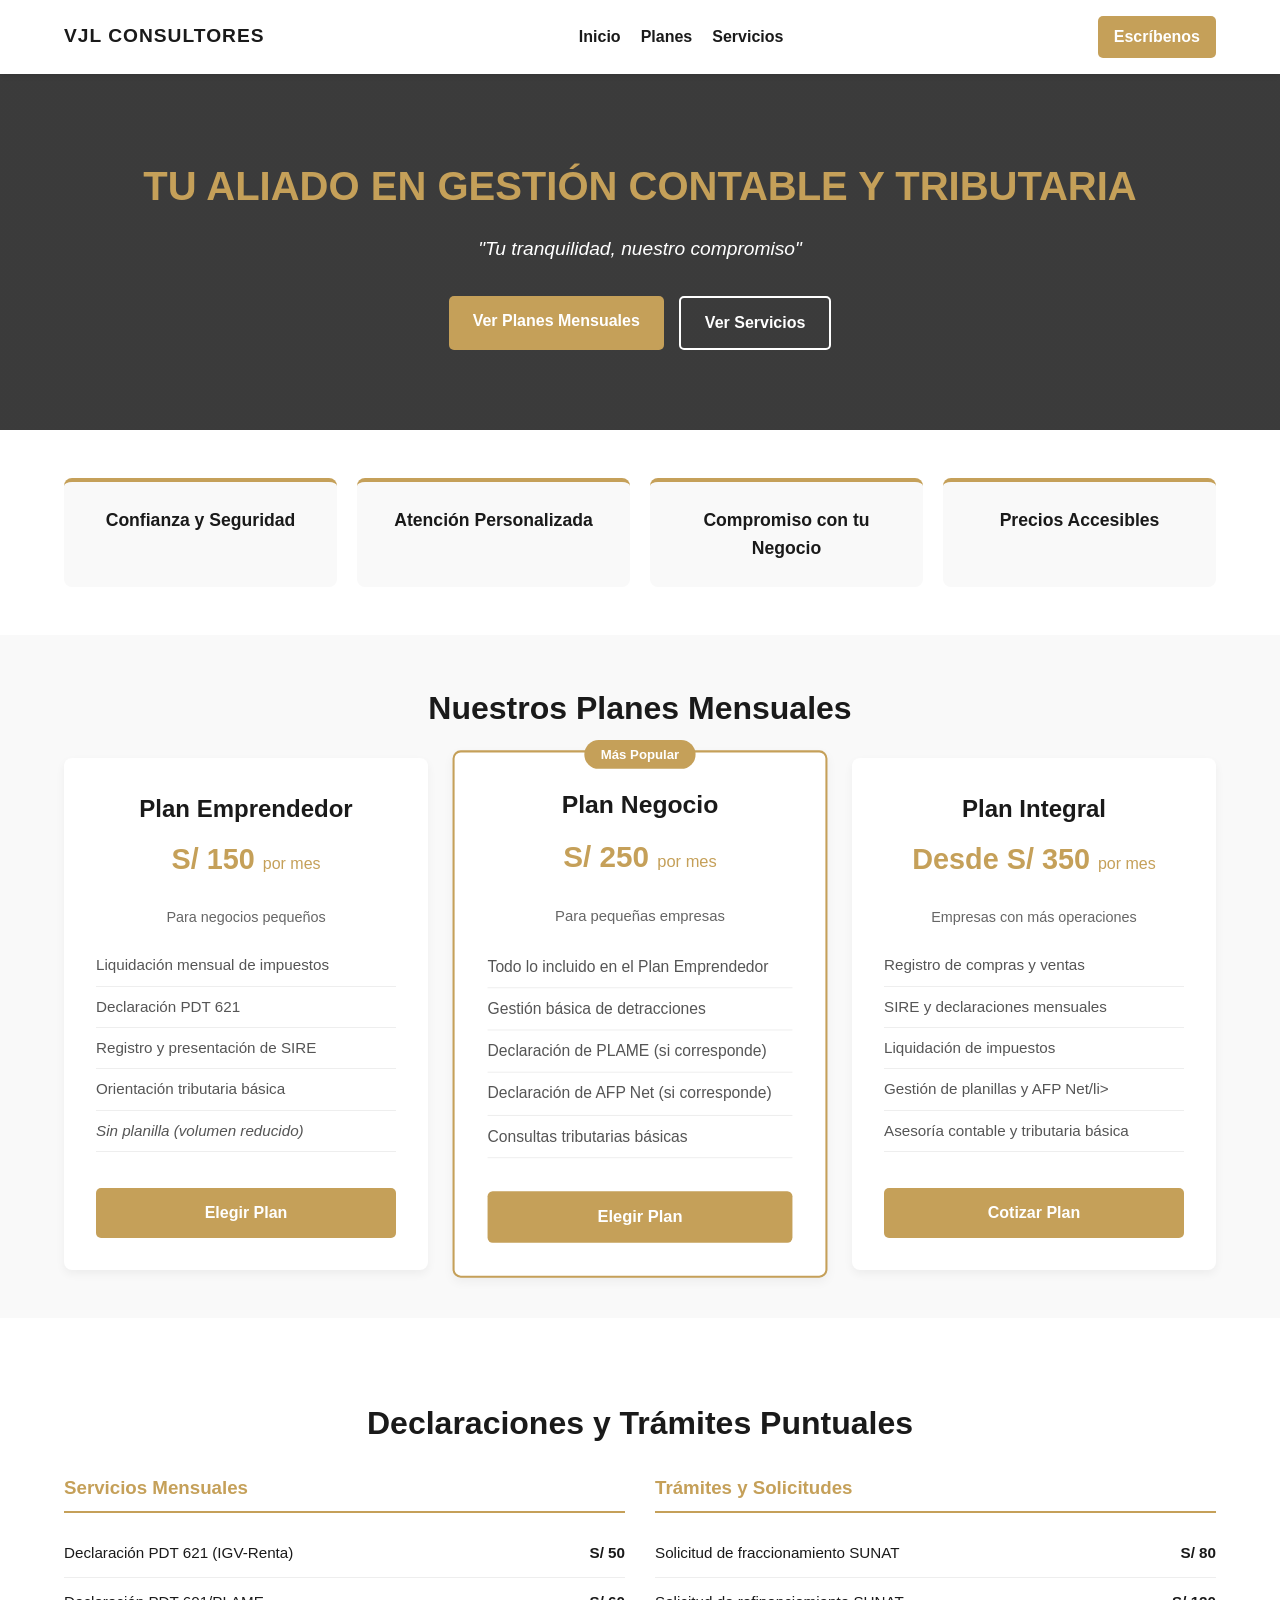
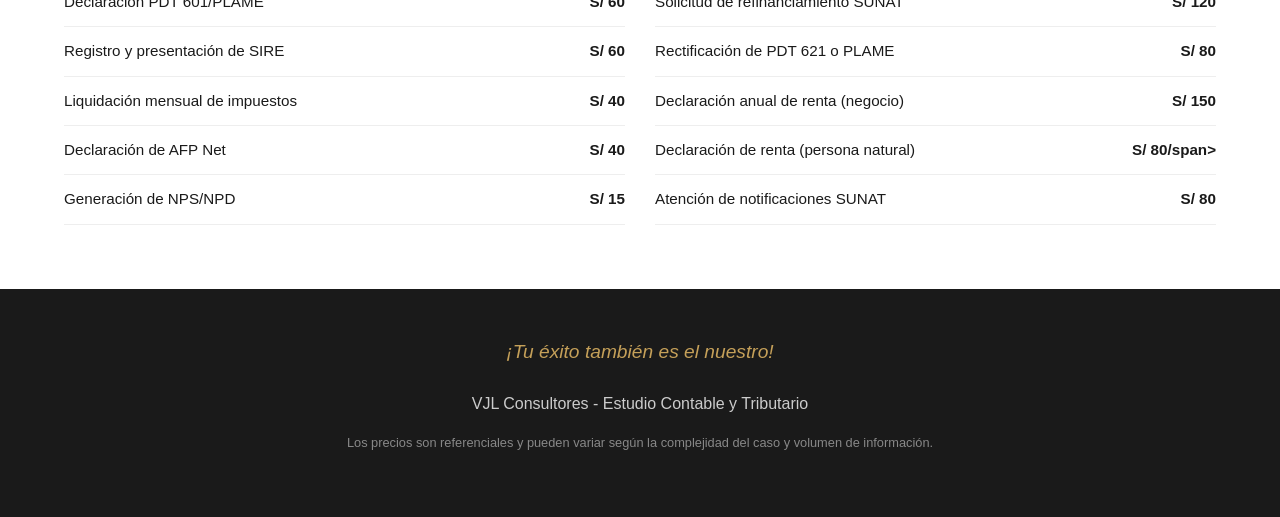
==== index.html @ ee7503e5 "Rename pagina.html to index.html" ====
<!DOCTYPE html>
<html lang="es">
<head>
    <meta charset="UTF-8">
    <meta name="viewport" content="width=device-width, initial-scale=1.0">
    <title>VJL Consultores | Estudio Contable y Tributario</title>
    <!-- Enlace a la hoja de estilos externa -->
    <link rel="stylesheet" href="style.css">
</head>
<body>

    <!-- Header -->
    <header>
        <div class="logo-container">
            <h1>VJL CONSULTORES</h1>
        </div>
        <nav>
            <ul>
                <li><a href="#inicio">Inicio</a></li>
                <li><a href="#planes">Planes</a></li>
                <li><a href="#servicios">Servicios</a></li>
            </ul>
        </nav>
        <a href="https://wa.me/976260895" class="btn-whatsapp" target="_blank">Escríbenos</a>
    </header>

    <!-- Hero Section -->
    <section id="inicio" class="hero">
        <h2>TU ALIADO EN GESTIÓN CONTABLE Y TRIBUTARIA</h2>
        <p>"Tu tranquilidad, nuestro compromiso"</p>
        <div class="hero-buttons">
            <a href="#planes" class="btn btn-primary">Ver Planes Mensuales</a>
            <a href="#servicios" class="btn btn-secondary">Ver Servicios</a>
        </div>
    </section>

    <!-- Valores / Pilares -->
    <section class="values">
        <div class="value-card">
            <h3>Confianza y Seguridad</h3>
        </div>
        <div class="value-card">
            <h3>Atención Personalizada</h3>
        </div>
        <div class="value-card">
            <h3>Compromiso con tu Negocio</h3>
        </div>
        <div class="value-card">
            <h3>Precios Accesibles</h3>
        </div>
    </section>

    <!-- Planes Mensuales -->
    <section id="planes">
        <h2 class="section-title">Nuestros Planes Mensuales</h2>
        <div class="plans-container">
            <!-- Plan Emprendedor -->
            <div class="plan-card">
                <div>
                    <h3>Plan Emprendedor</h3>
                    <div class="price">S/ 150 <span style="font-size: 1rem; font-weight: normal;">por mes</span></div>
                    <p style="font-size: 0.9rem; margin-bottom: 1rem; color: #666;">Para negocios pequeños</p>
                    <ul>
                        <li>Liquidación mensual de impuestos</li>
                        <li>Declaración PDT 621</li>
                        <li>Registro y presentación de SIRE</li>
                        <li>Orientación tributaria básica</li>
                        <li><em>Sin planilla (volumen reducido)</em></li>
                    </ul>
                </div>
                <a href="#" class="btn btn-primary">Elegir Plan</a>
            </div>

            <!-- Plan Negocio -->
            <div class="plan-card popular">
                <div class="popular-badge">Más Popular</div>
                <div>
                    <h3>Plan Negocio</h3>
                    <div class="price">S/ 250 <span style="font-size: 1rem; font-weight: normal;">por mes</span></div>
                    <p style="font-size: 0.9rem; margin-bottom: 1rem; color: #666;">Para pequeñas empresas</p>
                    <ul>
                        <li>Todo lo incluido en el Plan Emprendedor</li>
                        <li>Gestión básica de detracciones</li>
                        <li>Declaración de PLAME (si corresponde)</li>
                        <li>Declaración de AFP Net (si corresponde)</li>
                        <li>Consultas tributarias básicas</li>
                    </ul>
                </div>
                <a href="#" class="btn btn-primary">Elegir Plan</a>
            </div>

            <!-- Plan Integral -->
            <div class="plan-card">
                <div>
                    <h3>Plan Integral</h3>
                    <div class="price">Desde S/ 350 <span style="font-size: 1rem; font-weight: normal;">por mes</span></div>
                    <p style="font-size: 0.9rem; margin-bottom: 1rem; color: #666;">Empresas con más operaciones</p>
                    <ul>
                        <li>Registro de compras y ventas</li>
                        <li>SIRE y declaraciones mensuales</li>
                        <li>Liquidación de impuestos</li>
                        <li>Gestión de planillas y AFP Net/li>
                        <li>Asesoría contable y tributaria básica</li>
                    </ul>
                </div>
                <a href="#" class="btn btn-primary">Cotizar Plan</a>
            </div>
        </div>
    </section>

    <!-- Declaraciones y Trámites -->
    <section id="servicios" class="services-section">
        <h2 class="section-title">Declaraciones y Trámites Puntuales</h2>
        <div class="services-grid">
            <div class="service-box">
                <h3>Servicios Mensuales</h3>
                <div class="service-item">
                    <span>Declaración PDT 621 (IGV-Renta)</span>
                    <span class="service-price">S/ 50</span>
                </div>
                <div class="service-item">
                    <span>Declaración PDT 601/PLAME</span>
                    <span class="service-price">S/ 60</span>
                </div>
                <div class="service-item">
                    <span>Registro y presentación de SIRE</span>
                    <span class="service-price">S/ 60</span>
                </div>
                <div class="service-item">
                    <span>Liquidación mensual de impuestos</span>
                    <span class="service-price">S/ 40</span>
                </div>
                <div class="service-item">
                    <span>Declaración de AFP Net</span>
                    <span class="service-price">S/ 40</span>
                </div>
                <div class="service-item">
                    <span>Generación de NPS/NPD</span>
                    <span class="service-price">S/ 15</span>
                </div>
            </div>

            <div class="service-box">
                <h3>Trámites y Solicitudes</h3>
                <div class="service-item">
                    <span>Solicitud de fraccionamiento SUNAT</span>
                    <span class="service-price">S/ 80</span>
                </div>
                <div class="service-item">
                    <span>Solicitud de refinanciamiento SUNAT</span>
                    <span class="service-price">S/ 120</span>
                </div>
                <div class="service-item">
                    <span>Rectificación de PDT 621 o PLAME</span>
                    <span class="service-price">S/ 80</span>
                </div>
                <div class="service-item">
                    <span>Declaración anual de renta (negocio)</span>
                    <span class="service-price">S/ 150</span>
                </div>
                <div class="service-item">
                    <span>Declaración de renta (persona natural)</span>
                    <span class="service-price">S/ 80/span>
                </div>
                <div class="service-item">
                    <span>Atención de notificaciones SUNAT</span>
                    <span class="service-price">S/ 80</span>
                </div>
            </div>
        </div>
    </section>

    <!-- Footer -->
    <footer>
        <div class="slogan-footer">¡Tu éxito también es el nuestro!</div>
        <p>VJL Consultores - Estudio Contable y Tributario</p>
        <p style="font-size: 0.8rem; color: #888;">Los precios son referenciales y pueden variar según la complejidad del caso y volumen de información.</p>
    </footer>

</body>
</html>
---- style.css ----
:root {
    --primary-black: #1a1a1a;
    --accent-gold: #c5a059;
    --light-bg: #f9f9f9;
    --white: #ffffff;
    --gray-text: #555555;
}

* {
    margin: 0;
    padding: 0;
    box-sizing: border-box;
    font-family: 'Segoe UI', Tahoma, Geneva, Verdana, sans-serif;
}

body {
    background-color: var(--light-bg);
    color: var(--primary-black);
    line-height: 1.6;
}

/* Header */
header {
    background-color: var(--white);
    box-shadow: 0 2px 5px rgba(0,0,0,0.1);
    position: sticky;
    top: 0;
    z-index: 1000;
    display: flex;
    justify-content: space-between;
    align-items: center;
    padding: 1rem 5%;
}

.logo-container {
    display: flex;
    align-items: center;
    gap: 10px;
}

.logo-container h1 {
    font-size: 1.2rem;
    color: var(--primary-black);
    letter-spacing: 1px;
}

nav ul {
    display: flex;
    list-style: none;
    gap: 20px;
}

nav ul li a {
    text-decoration: none;
    color: var(--primary-black);
    font-weight: 600;
    transition: color 0.3s;
}

nav ul li a:hover {
    color: var(--accent-gold);
}

.btn-whatsapp {
    background-color: var(--accent-gold);
    color: var(--white);
    padding: 0.5rem 1rem;
    border-radius: 5px;
    text-decoration: none;
    font-weight: bold;
    transition: opacity 0.3s;
}

.btn-whatsapp:hover {
    opacity: 0.9;
}

/* Hero Section */
.hero {
    background: linear-gradient(rgba(26,26,26,0.85), rgba(26,26,26,0.85)), url('https://images.unsplash.com/photo-1454165804606-c3d57bc86b40?auto=format&fit=crop&w=1200&q=80') no-repeat center center/cover;
    color: var(--white);
    text-align: center;
    padding: 5rem 2rem;
}

.hero h2 {
    font-size: 2.5rem;
    color: var(--accent-gold);
    margin-bottom: 1rem;
}

.hero p {
    font-size: 1.2rem;
    max-width: 700px;
    margin: 0 auto 2rem auto;
    font-style: italic;
}

.hero-buttons {
    display: flex;
    justify-content: center;
    gap: 15px;
}

.btn {
    padding: 0.75rem 1.5rem;
    border-radius: 5px;
    text-decoration: none;
    font-weight: bold;
}

.btn-primary {
    background-color: var(--accent-gold);
    color: var(--white);
}

.btn-secondary {
    border: 2px solid var(--white);
    color: var(--white);
}

/* Values Section */
.values {
    display: grid;
    grid-template-columns: repeat(auto-fit, minmax(220px, 1fr));
    gap: 20px;
    padding: 3rem 5%;
    background-color: var(--white);
}

.value-card {
    text-align: center;
    padding: 1.5rem;
    border-radius: 8px;
    background: var(--light-bg);
    border-top: 4px solid var(--accent-gold);
}

.value-card h3 {
    font-size: 1.1rem;
    margin-bottom: 0.5px;
}

/* Plans Section */
.section-title {
    text-align: center;
    font-size: 2rem;
    margin: 3rem 0 1.5rem 0;
    color: var(--primary-black);
}

.plans-container {
    display: grid;
    grid-template-columns: repeat(auto-fit, minmax(280px, 1fr));
    gap: 30px;
    padding: 0 5% 3rem 5%;
}

.plan-card {
    background: var(--white);
    border-radius: 8px;
    box-shadow: 0 4px 10px rgba(0,0,0,0.05);
    padding: 2rem;
    text-align: center;
    display: flex;
    flex-direction: column;
    justify-content: space-between;
    position: relative;
}

.plan-card.popular {
    border: 2px solid var(--accent-gold);
    transform: scale(1.03);
}

.popular-badge {
    position: absolute;
    top: -12px;
    left: 50%;
    transform: translateX(-50%);
    background: var(--accent-gold);
    color: var(--white);
    padding: 0.25rem 1rem;
    font-size: 0.8rem;
    border-radius: 20px;
    font-weight: bold;
}

.plan-card h3 {
    font-size: 1.5rem;
    margin-bottom: 0.5rem;
}

.price {
    font-size: 1.8rem;
    color: var(--accent-gold);
    font-weight: bold;
    margin-bottom: 1.5rem;
}

.plan-card ul {
    list-style: none;
    text-align: left;
    margin-bottom: 2rem;
}

.plan-card ul li {
    padding: 0.5rem 0;
    border-bottom: 1px solid #eee;
    font-size: 0.95rem;
    color: var(--gray-text);
}

/* Services Table Section */
.services-section {
    padding: 2rem 5% 4rem 5%;
    background-color: var(--white);
}

.services-grid {
    display: grid;
    grid-template-columns: repeat(auto-fit, minmax(350px, 1fr));
    gap: 30px;
}

.service-box h3 {
    margin-bottom: 1rem;
    color: var(--accent-gold);
    border-bottom: 2px solid var(--accent-gold);
    padding-bottom: 0.5rem;
}

.service-item {
    display: flex;
    justify-content: space-between;
    padding: 0.75rem 0;
    border-bottom: 1px solid #eee;
    font-size: 0.95rem;
}

.service-price {
    font-weight: bold;
    color: var(--primary-black);
}

/* Footer */
footer {
    background-color: var(--primary-black);
    color: var(--white);
    text-align: center;
    padding: 3rem 2rem;
}

footer p {
    margin-bottom: 1rem;
    color: #ccc;
}

.slogan-footer {
    font-style: italic;
    color: var(--accent-gold);
    font-size: 1.2rem;
    margin-bottom: 1.5rem;
}
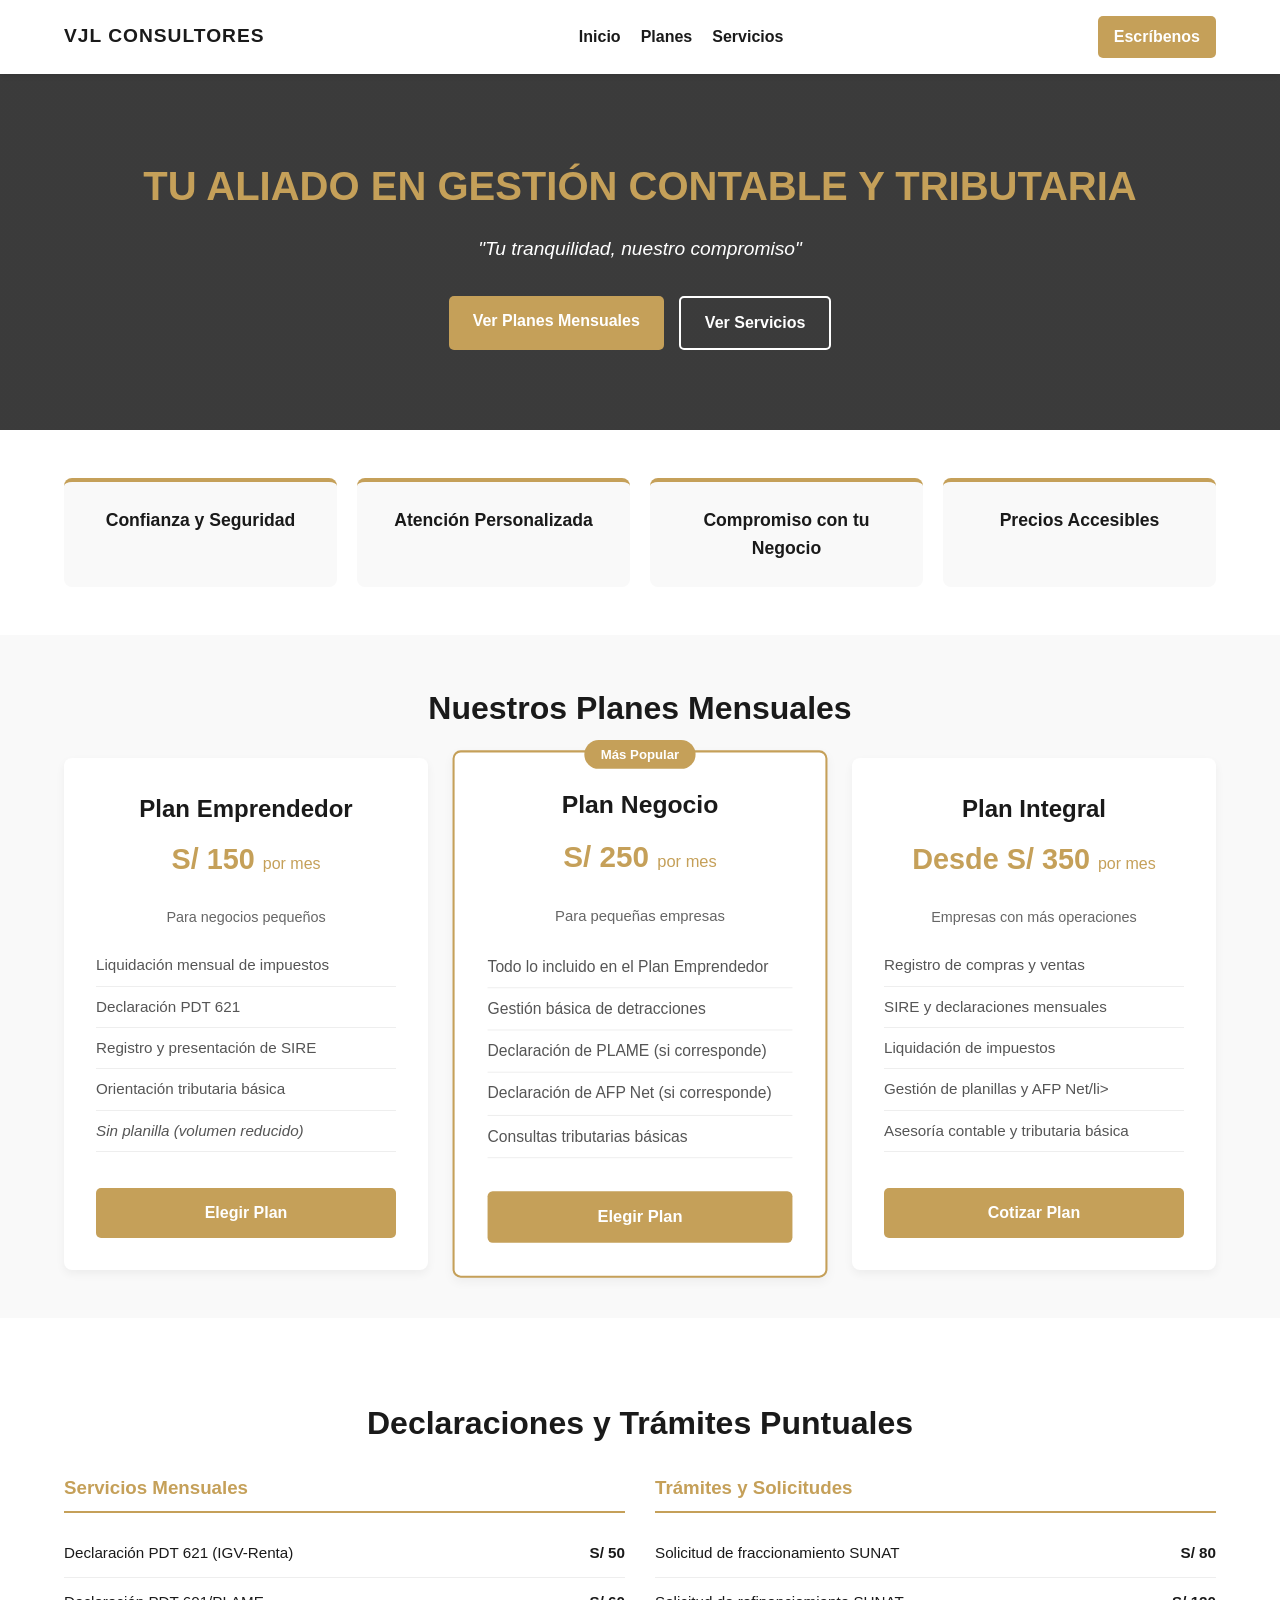
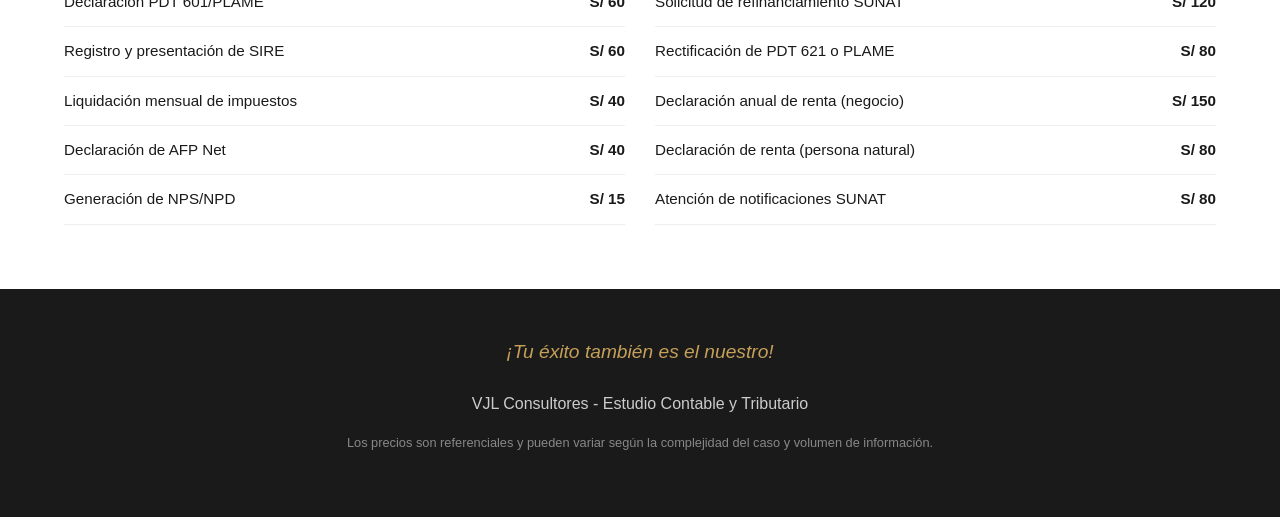
==== commit d7624e41: "Update index.html" ====
--- a/index.html
+++ b/index.html
@@ -160,7 +160,7 @@
                 </div>
                 <div class="service-item">
                     <span>Declaración de renta (persona natural)</span>
-                    <span class="service-price">S/ 80/span>
+                    <span class="service-price">S/ 80</span>
                 </div>
                 <div class="service-item">
                     <span>Atención de notificaciones SUNAT</span>
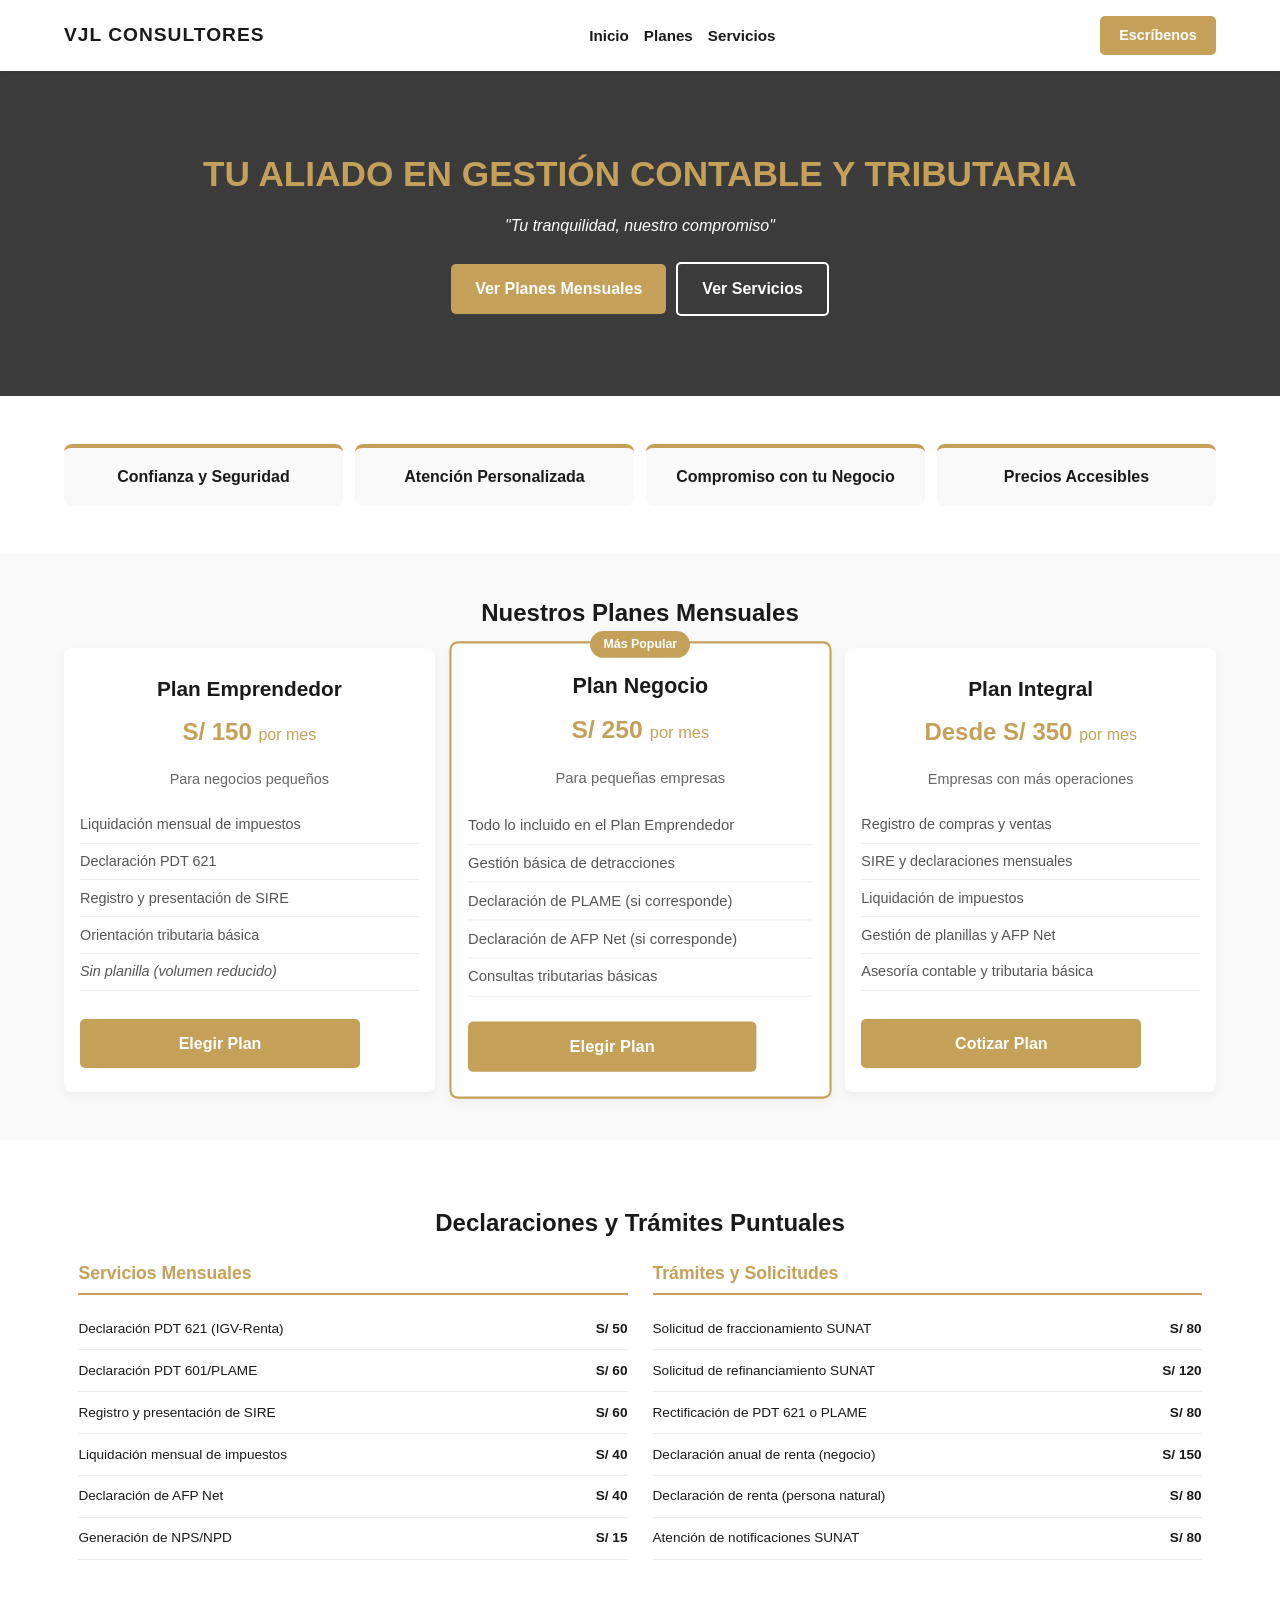
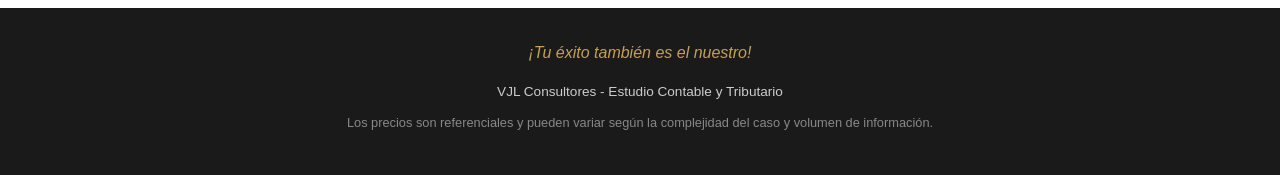
==== commit 7fa7c9e5: "Update index.html" ====
--- a/index.html
+++ b/index.html
@@ -99,7 +99,7 @@
                         <li>Registro de compras y ventas</li>
                         <li>SIRE y declaraciones mensuales</li>
                         <li>Liquidación de impuestos</li>
-                        <li>Gestión de planillas y AFP Net/li>
+                        <li>Gestión de planillas y AFP Net</li>
                         <li>Asesoría contable y tributaria básica</li>
                     </ul>
                 </div>
--- a/style.css
+++ b/style.css
@@ -11,6 +11,11 @@
     padding: 0;
     box-sizing: border-box;
     font-family: 'Segoe UI', Tahoma, Geneva, Verdana, sans-serif;
+}
+
+html, body {
+    width: 100%;
+    overflow-x: hidden; /* Evita por completo el desplazamiento horizontal */
 }
 
 body {
@@ -27,33 +32,32 @@
     top: 0;
     z-index: 1000;
     display: flex;
-    justify-content: space-between;
+    flex-direction: column; /* Se apila ordenadamente en celulares */
     align-items: center;
-    padding: 1rem 5%;
-}
-
-.logo-container {
-    display: flex;
-    align-items: center;
-    gap: 10px;
+    padding: 1rem;
+    gap: 12px;
+    width: 100%;
 }
 
 .logo-container h1 {
     font-size: 1.2rem;
     color: var(--primary-black);
     letter-spacing: 1px;
+    text-align: center;
 }
 
 nav ul {
     display: flex;
     list-style: none;
-    gap: 20px;
+    gap: 15px;
+    padding: 0;
 }
 
 nav ul li a {
     text-decoration: none;
     color: var(--primary-black);
     font-weight: 600;
+    font-size: 0.95rem;
     transition: color 0.3s;
 }
 
@@ -64,15 +68,13 @@
 .btn-whatsapp {
     background-color: var(--accent-gold);
     color: var(--white);
-    padding: 0.5rem 1rem;
+    padding: 0.5rem 1.2rem;
     border-radius: 5px;
     text-decoration: none;
     font-weight: bold;
-    transition: opacity 0.3s;
-}
-
-.btn-whatsapp:hover {
-    opacity: 0.9;
+    font-size: 0.9rem;
+    text-align: center;
+    display: inline-block;
 }
 
 /* Hero Section */
@@ -80,26 +82,31 @@
     background: linear-gradient(rgba(26,26,26,0.85), rgba(26,26,26,0.85)), url('https://images.unsplash.com/photo-1454165804606-c3d57bc86b40?auto=format&fit=crop&w=1200&q=80') no-repeat center center/cover;
     color: var(--white);
     text-align: center;
-    padding: 5rem 2rem;
+    padding: 3rem 1rem;
+    width: 100%;
 }
 
 .hero h2 {
-    font-size: 2.5rem;
+    font-size: 1.5rem;
     color: var(--accent-gold);
     margin-bottom: 1rem;
+    line-height: 1.3;
 }
 
 .hero p {
-    font-size: 1.2rem;
-    max-width: 700px;
-    margin: 0 auto 2rem auto;
+    font-size: 1rem;
+    max-width: 100%;
+    margin: 0 auto 1.5rem auto;
     font-style: italic;
+    padding: 0 10px;
 }
 
 .hero-buttons {
     display: flex;
-    justify-content: center;
-    gap: 15px;
+    flex-direction: column; /* Botones uno debajo del otro en celular */
+    align-items: center;
+    gap: 10px;
+    width: 100%;
 }
 
 .btn {
@@ -107,6 +114,9 @@
     border-radius: 5px;
     text-decoration: none;
     font-weight: bold;
+    width: 100%;
+    max-width: 280px;
+    text-align: center;
 }
 
 .btn-primary {
@@ -121,56 +131,58 @@
 
 /* Values Section */
 .values {
-    display: grid;
-    grid-template-columns: repeat(auto-fit, minmax(220px, 1fr));
-    gap: 20px;
-    padding: 3rem 5%;
+    display: flex;
+    flex-direction: column; /* Tarjetas de valores en columna para celular */
+    gap: 12px;
+    padding: 2rem 1rem;
     background-color: var(--white);
 }
 
 .value-card {
     text-align: center;
-    padding: 1.5rem;
+    padding: 1rem;
     border-radius: 8px;
     background: var(--light-bg);
     border-top: 4px solid var(--accent-gold);
+    width: 100%;
 }
 
 .value-card h3 {
-    font-size: 1.1rem;
-    margin-bottom: 0.5px;
+    font-size: 1rem;
 }
 
 /* Plans Section */
 .section-title {
     text-align: center;
-    font-size: 2rem;
-    margin: 3rem 0 1.5rem 0;
+    font-size: 1.5rem;
+    margin: 2.5rem 1rem 1rem 1rem;
     color: var(--primary-black);
 }
 
 .plans-container {
-    display: grid;
-    grid-template-columns: repeat(auto-fit, minmax(280px, 1fr));
-    gap: 30px;
-    padding: 0 5% 3rem 5%;
+    display: flex;
+    flex-direction: column; /* Planes apilados en vertical */
+    gap: 20px;
+    padding: 0 1rem 2rem 1rem;
+    width: 100%;
 }
 
 .plan-card {
     background: var(--white);
     border-radius: 8px;
     box-shadow: 0 4px 10px rgba(0,0,0,0.05);
-    padding: 2rem;
+    padding: 1.5rem 1rem;
     text-align: center;
     display: flex;
     flex-direction: column;
     justify-content: space-between;
     position: relative;
+    width: 100%;
 }
 
 .plan-card.popular {
     border: 2px solid var(--accent-gold);
-    transform: scale(1.03);
+    transform: none; /* Elimina cualquier escala forzada */
 }
 
 .popular-badge {
@@ -180,67 +192,74 @@
     transform: translateX(-50%);
     background: var(--accent-gold);
     color: var(--white);
-    padding: 0.25rem 1rem;
-    font-size: 0.8rem;
+    padding: 0.2rem 0.8rem;
+    font-size: 0.75rem;
     border-radius: 20px;
     font-weight: bold;
 }
 
 .plan-card h3 {
+    font-size: 1.3rem;
+    margin-bottom: 0.5rem;
+}
+
+.price {
     font-size: 1.5rem;
-    margin-bottom: 0.5rem;
-}
-
-.price {
-    font-size: 1.8rem;
-    color: var(--accent-gold);
-    font-weight: bold;
-    margin-bottom: 1.5rem;
+    color: var(--accent-gold);
+    font-weight: bold;
+    margin-bottom: 1rem;
 }
 
 .plan-card ul {
     list-style: none;
     text-align: left;
-    margin-bottom: 2rem;
+    margin-bottom: 1.5rem;
+    padding-left: 0;
 }
 
 .plan-card ul li {
-    padding: 0.5rem 0;
+    padding: 0.4rem 0;
     border-bottom: 1px solid #eee;
-    font-size: 0.95rem;
+    font-size: 0.9rem;
     color: var(--gray-text);
 }
 
-/* Services Table Section */
+/* Services Section */
 .services-section {
-    padding: 2rem 5% 4rem 5%;
+    padding: 1.5rem 1rem 3rem 1rem;
     background-color: var(--white);
+    width: 100%;
 }
 
 .services-grid {
-    display: grid;
-    grid-template-columns: repeat(auto-fit, minmax(350px, 1fr));
-    gap: 30px;
+    display: flex;
+    flex-direction: column;
+    gap: 25px;
+    width: 100%;
 }
 
 .service-box h3 {
-    margin-bottom: 1rem;
+    margin-bottom: 0.8rem;
     color: var(--accent-gold);
     border-bottom: 2px solid var(--accent-gold);
-    padding-bottom: 0.5rem;
+    padding-bottom: 0.4rem;
+    font-size: 1.1rem;
 }
 
 .service-item {
     display: flex;
     justify-content: space-between;
-    padding: 0.75rem 0;
+    align-items: center;
+    padding: 0.6rem 0;
     border-bottom: 1px solid #eee;
-    font-size: 0.95rem;
+    font-size: 0.85rem;
+    gap: 10px;
 }
 
 .service-price {
     font-weight: bold;
     color: var(--primary-black);
+    white-space: nowrap;
 }
 
 /* Footer */
@@ -248,17 +267,67 @@
     background-color: var(--primary-black);
     color: var(--white);
     text-align: center;
-    padding: 3rem 2rem;
+    padding: 2rem 1rem;
+    width: 100%;
 }
 
 footer p {
-    margin-bottom: 1rem;
+    margin-bottom: 0.6rem;
     color: #ccc;
+    font-size: 0.85rem;
 }
 
 .slogan-footer {
     font-style: italic;
     color: var(--accent-gold);
-    font-size: 1.2rem;
-    margin-bottom: 1.5rem;
-}+    font-size: 1rem;
+    margin-bottom: 1rem;
+}
+
+/* Ajuste para pantallas de computadora (Media Query para pantallas más grandes) */
+@media (min-width: 768px) {
+    header {
+        flex-direction: row;
+        justify-content: space-between;
+        padding: 1rem 5%;
+    }
+    
+    .hero {
+        padding: 5rem 2rem;
+    }
+
+    .hero h2 {
+        font-size: 2.2rem;
+    }
+
+    .hero-buttons {
+        flex-direction: row;
+        justify-content: center;
+    }
+
+    .hero-buttons .btn {
+        width: auto;
+    }
+
+    .values {
+        display: grid;
+        grid-template-columns: repeat(4, 1fr);
+        padding: 3rem 5%;
+    }
+
+    .plans-container {
+        display: grid;
+        grid-template-columns: repeat(3, 1fr);
+        padding: 0 5% 3rem 5%;
+    }
+
+    .plan-card.popular {
+        transform: scale(1.03);
+    }
+
+    .services-grid {
+        display: grid;
+        grid-template-columns: repeat(2, 1fr);
+        padding: 0 5%;
+    }
+}
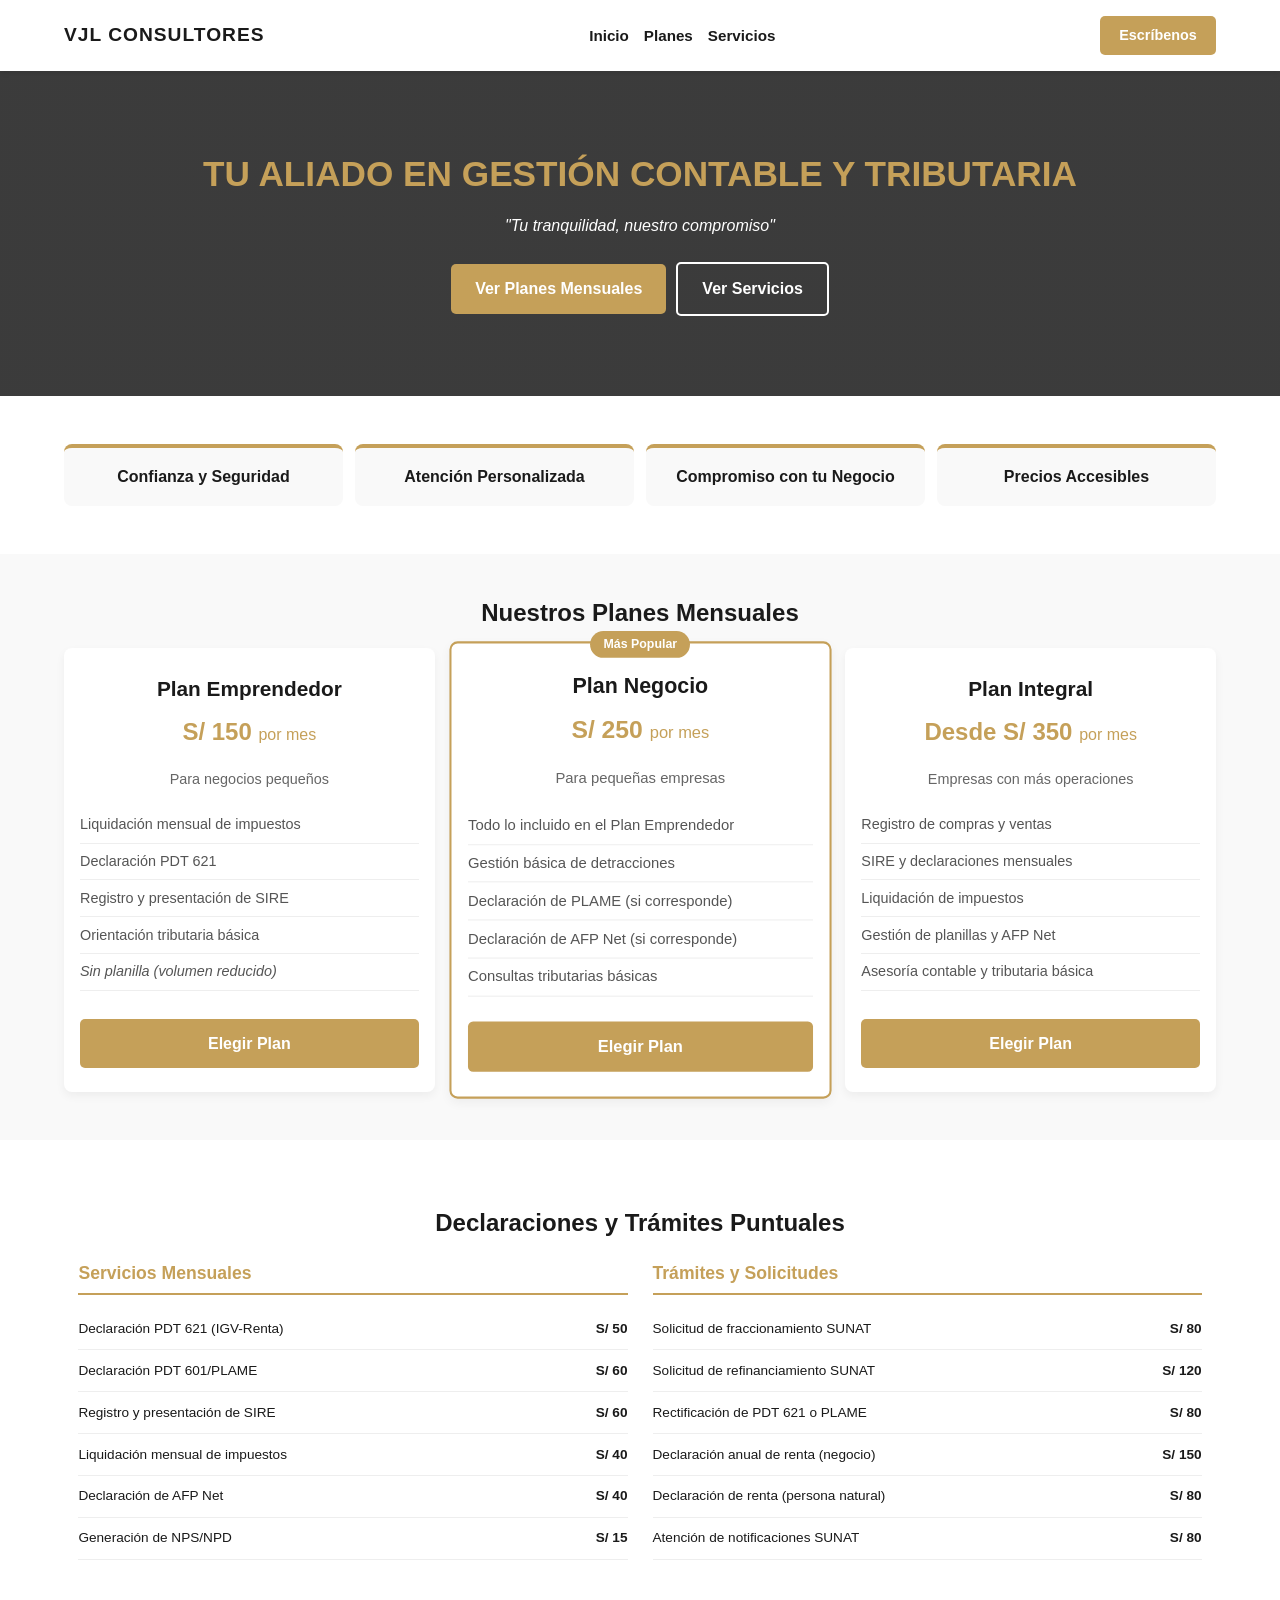
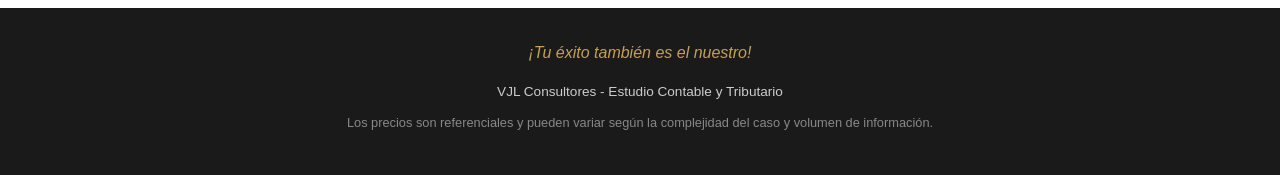
==== commit f2d88582: "Update index.html" ====
--- a/index.html
+++ b/index.html
@@ -103,7 +103,7 @@
                         <li>Asesoría contable y tributaria básica</li>
                     </ul>
                 </div>
-                <a href="#" class="btn btn-primary">Cotizar Plan</a>
+                <a href="#" class="btn btn-primary">Elegir Plan</a>
             </div>
         </div>
     </section>
--- a/style.css
+++ b/style.css
@@ -330,4 +330,12 @@
         grid-template-columns: repeat(2, 1fr);
         padding: 0 5%;
     }
-}
+
+   .plan-card .btn {
+    align-self: center;
+    width: 100%;
+    max-width: 100%; /* Fuerza a que el botón ocupe todo el ancho de la tarjeta */
+    text-align: center;
+    box-sizing: border-box;
+    }
+}
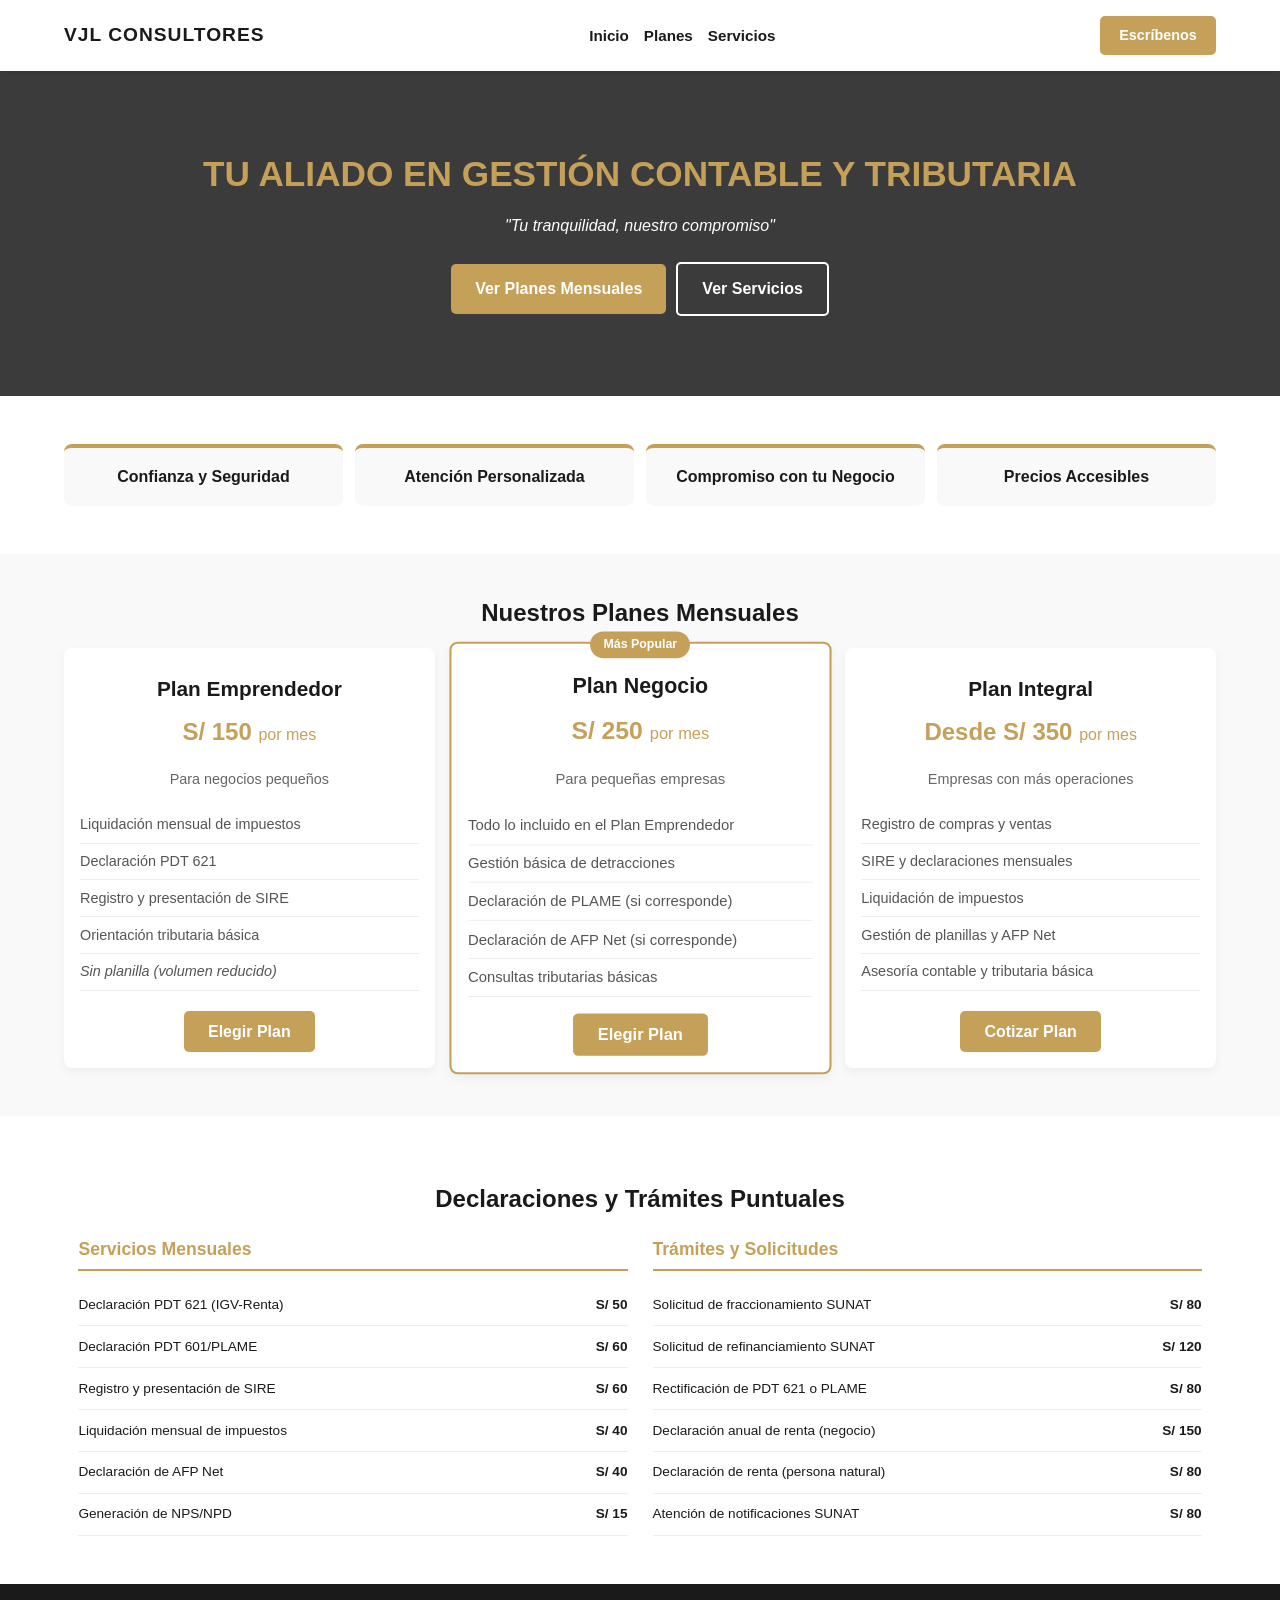
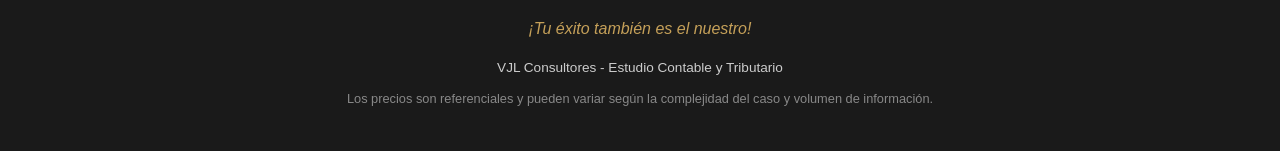
==== commit 8152ae06: "Update index.html" ====
--- a/index.html
+++ b/index.html
@@ -68,7 +68,9 @@
                         <li><em>Sin planilla (volumen reducido)</em></li>
                     </ul>
                 </div>
+                <center>
                 <a href="#" class="btn btn-primary">Elegir Plan</a>
+                </center>
             </div>
 
             <!-- Plan Negocio -->
@@ -86,7 +88,9 @@
                         <li>Consultas tributarias básicas</li>
                     </ul>
                 </div>
+                <center>
                 <a href="#" class="btn btn-primary">Elegir Plan</a>
+                </center>
             </div>
 
             <!-- Plan Integral -->
@@ -103,7 +107,9 @@
                         <li>Asesoría contable y tributaria básica</li>
                     </ul>
                 </div>
-                <a href="#" class="btn btn-primary">Elegir Plan</a>
+                <center>
+                <a href="#" class="btn btn-primary">Cotizar Plan</a>
+                </center>
             </div>
         </div>
     </section>
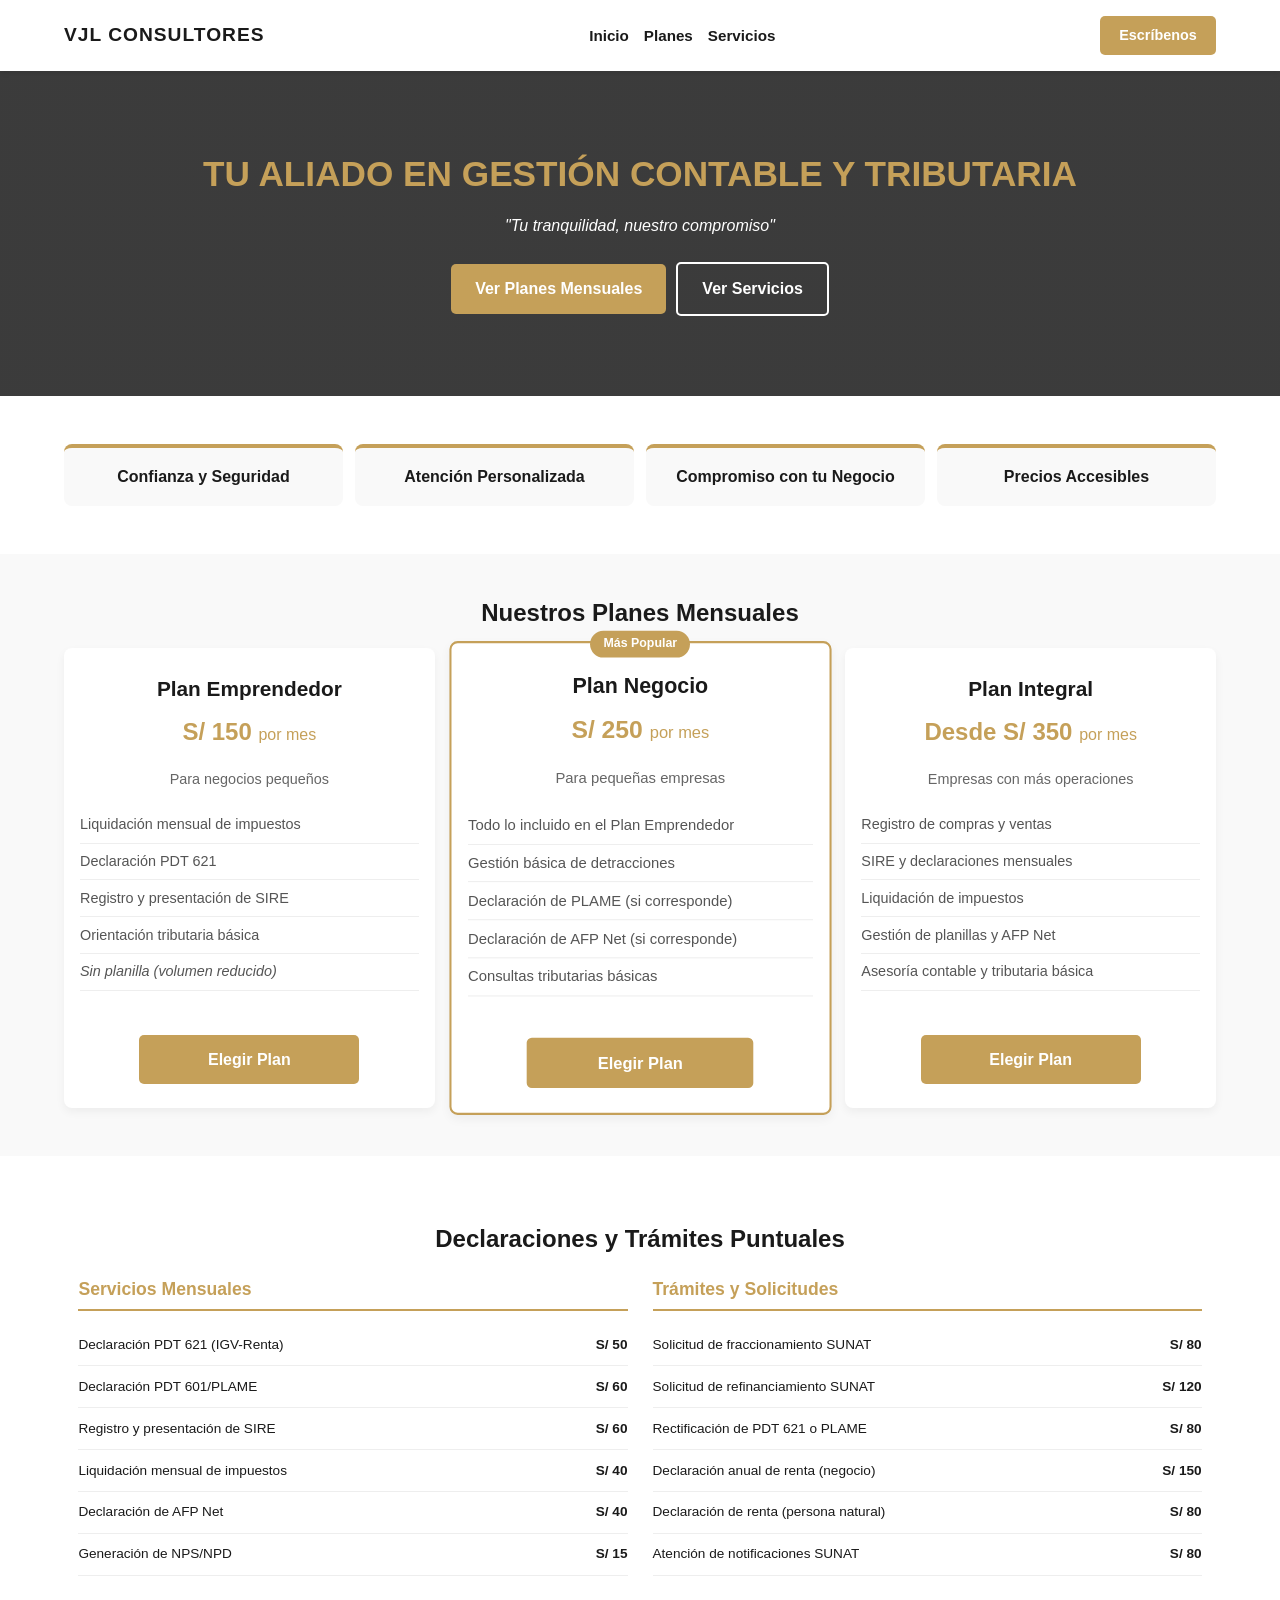
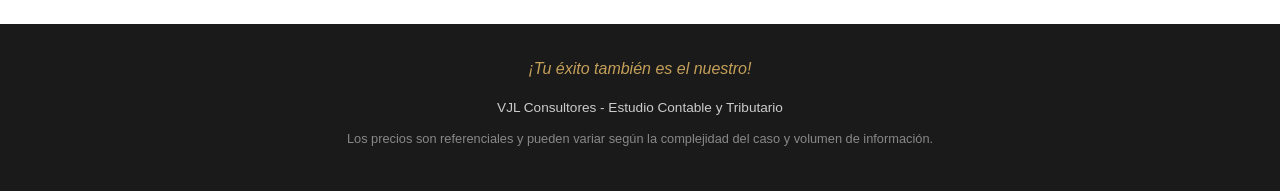
==== commit 8ed633d4: "Update index.html" ====
--- a/index.html
+++ b/index.html
@@ -108,7 +108,7 @@
                     </ul>
                 </div>
                 <center>
-                <a href="#" class="btn btn-primary">Cotizar Plan</a>
+                <a href="#" class="btn btn-primary">Elegir Plan</a>
                 </center>
             </div>
         </div>
--- a/style.css
+++ b/style.css
@@ -332,10 +332,14 @@
     }
 
    .plan-card .btn {
-    align-self: center;
-    width: 100%;
-    max-width: 100%; /* Fuerza a que el botón ocupe todo el ancho de la tarjeta */
-    text-align: center;
-    box-sizing: border-box;
-    }
-}
+        display: inline-block;
+        width: 100%;
+        max-width: 220px;
+        text-align: center;
+    }
+
+    .plan-card center {
+    width: 100%;
+    margin-top: 1rem;
+    }
+}
